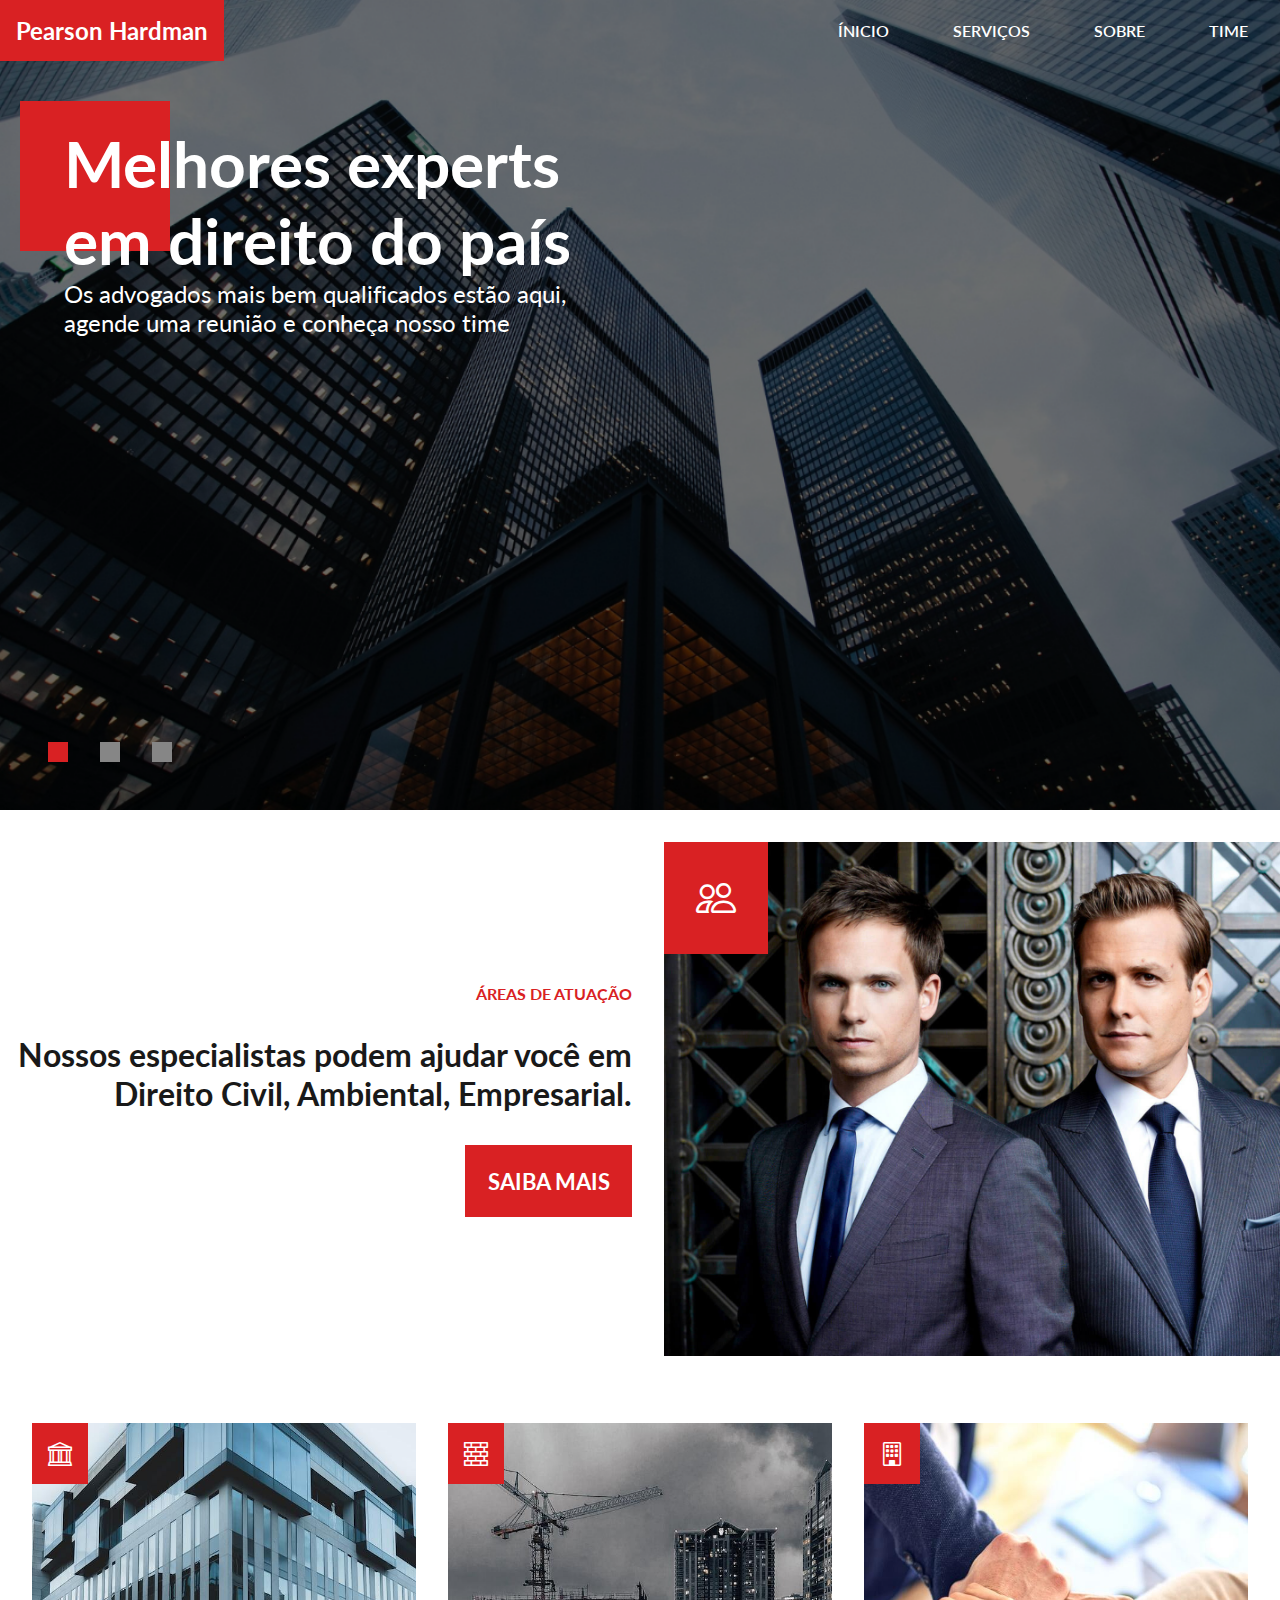
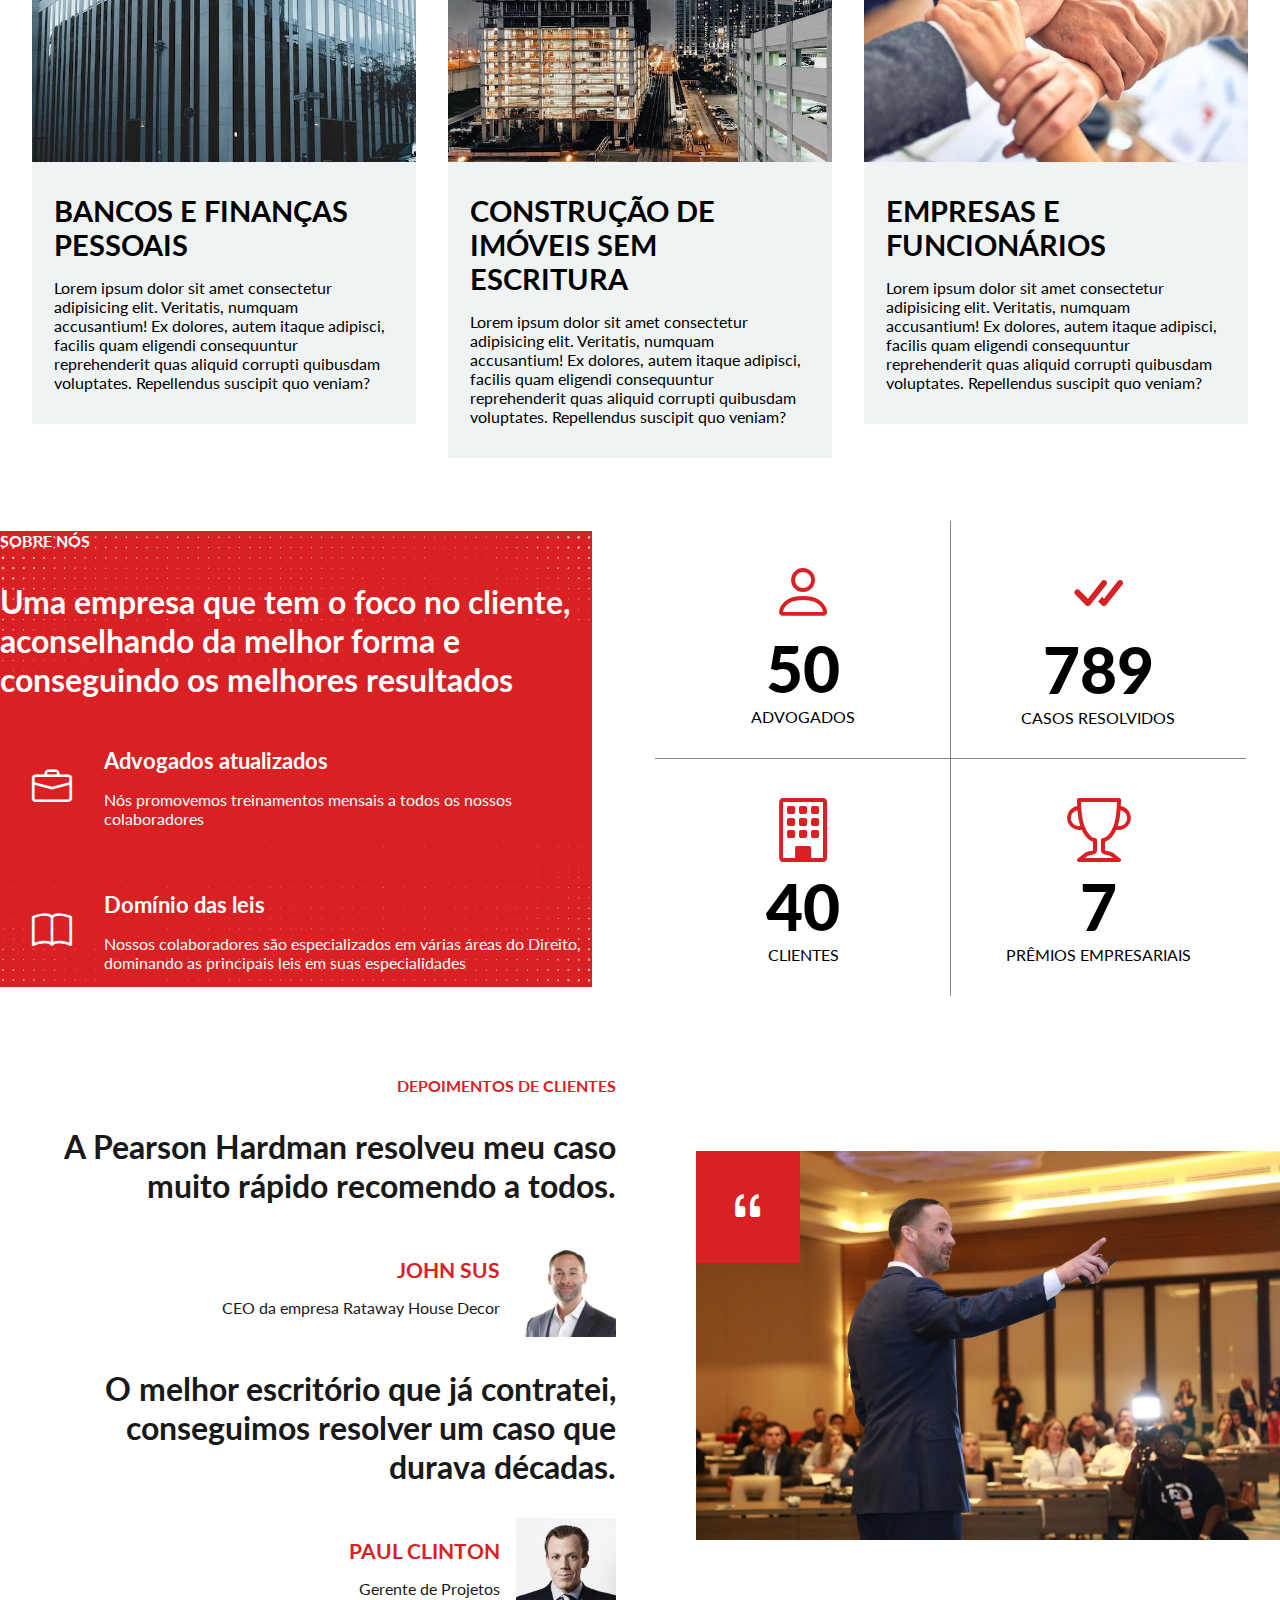
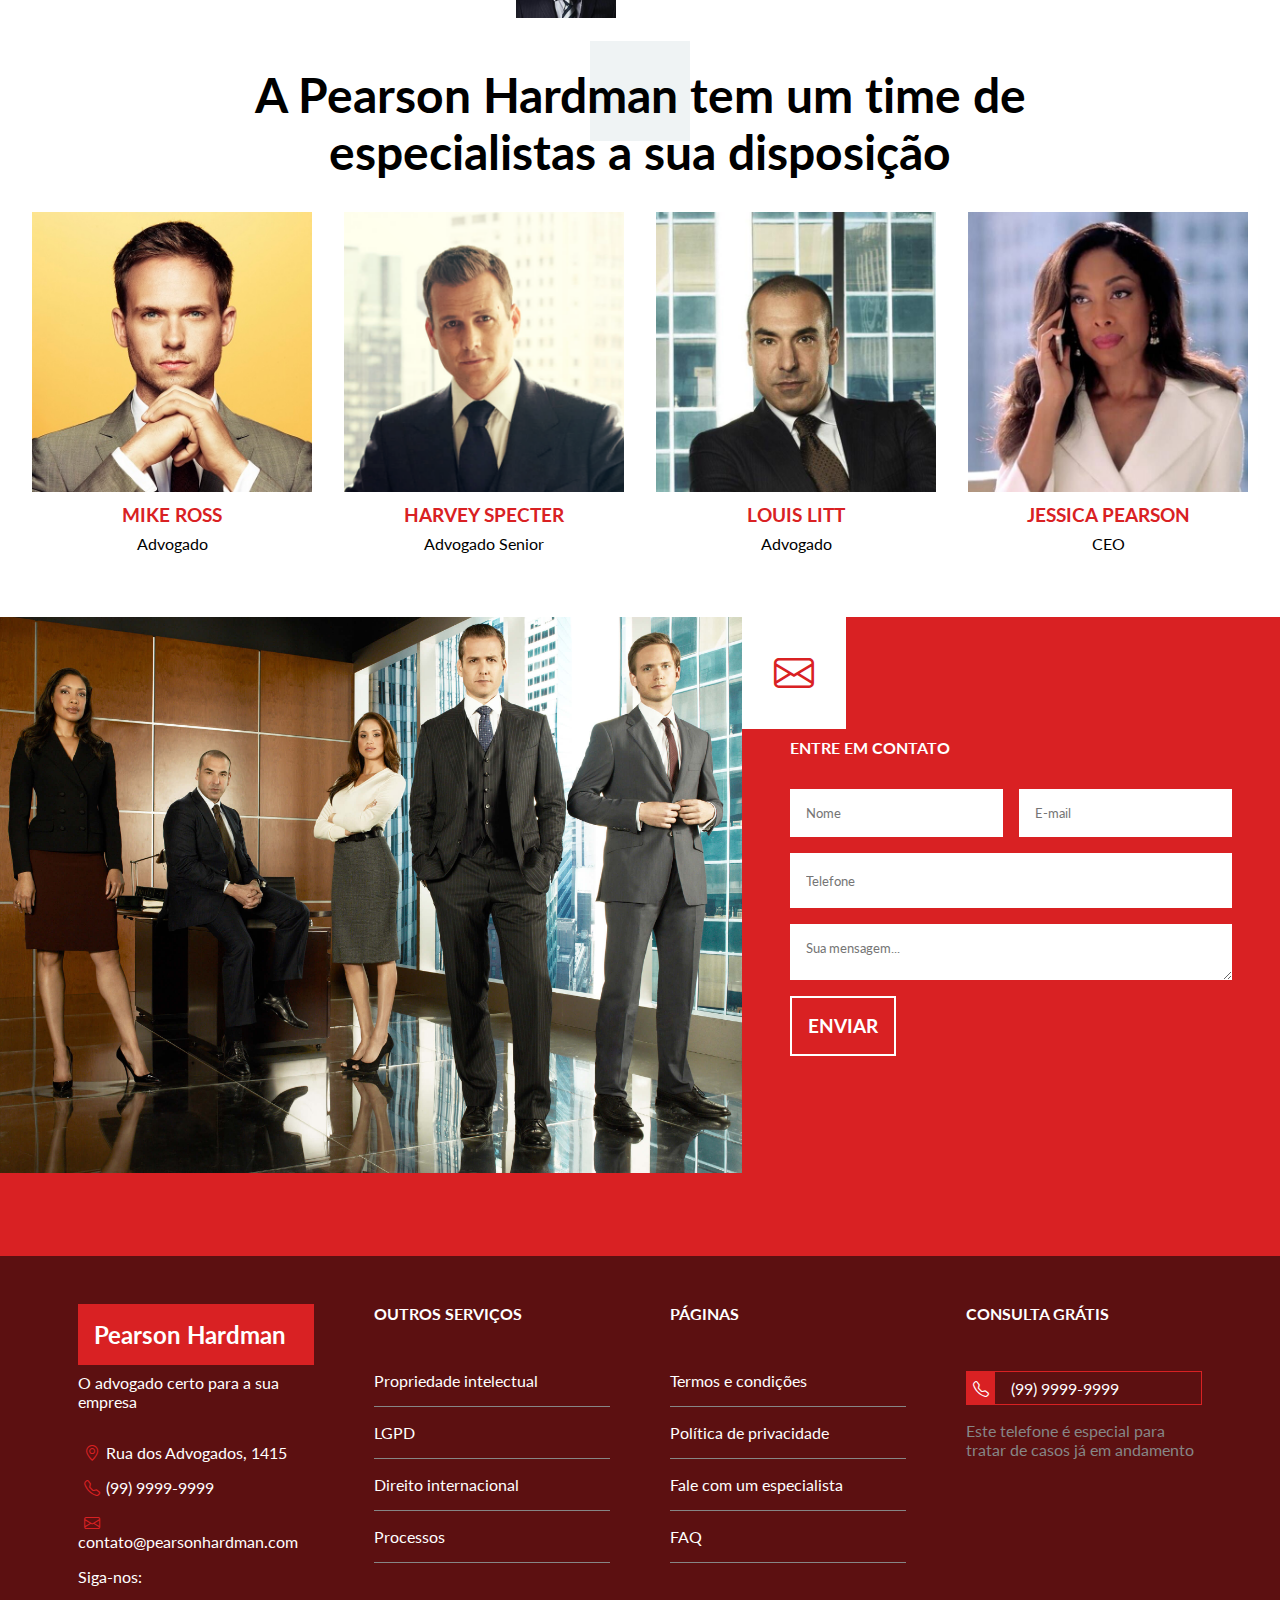
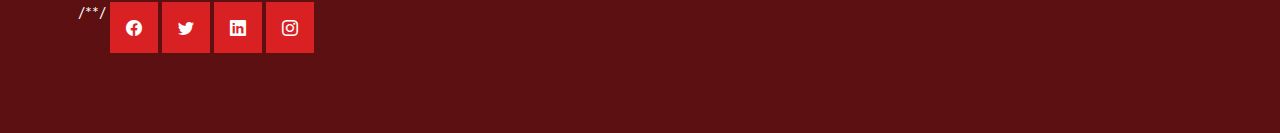
==== index.html @ 850458eb "Final result" ====
<!DOCTYPE html>
<html lang="pt-BR">

<head>
  <meta charset="UTF-8">
  <meta http-equiv="X-UA-Compatible" content="IE=edge">
  <meta name="viewport" content="width=device-width, initial-scale=1.0">
  <link rel="shortcut icon" href="img/favicon.ico" type="image/x-icon" />
  <!-- Google Fonts -->
  <link rel="preconnect" href="https://fonts.googleapis.com" />
  <link rel="preconnect" href="https://fonts.gstatic.com" crossorigin />
  <link
    href="https://fonts.googleapis.com/css2?family=Lato:ital,wght@0,100;0,300;0,400;0,700;0,900;1,100;1,300;1,400;1,700;1,900&display=swap"
    rel="stylesheet">
  <!-- Bootstrap Icons -->
  <link rel="stylesheet" href="https://cdn.jsdelivr.net/npm/bootstrap-icons@1.9.1/font/bootstrap-icons.css" />
  <!--Style-->
  <link rel="stylesheet" href="css/style.css">
  <title>Document</title>
</head>

<body>
  <header id="header">
    <div id="inner-header">
      <h2 class="brand">Pearson Hardman</h2>
      <nav id="navbar-nav">
        <ul id="navbar">
          <a href="#">ínicio</a>
          <a href="#">serviços</a>
          <a href="#">sobre</a>
          <a href="#">time</a>
        </ul>
      </nav>
    </div>
    <div class="banner active">
      <span class="square"></span>
      <h2>Melhores experts em direito do país</h2>
      <p>Os advogados mais bem qualificados estão aqui, agende uma reunião e conheça nosso time</p>
    </div>
    <!--<div class="banner active">
      <span class="square"></span>
      <h2>Melhores experts em direito do país</h2>
      <p>Os advogados mais bem qualificados estão aqui, agende uma reunião e conheça nosso time</p>
    </div>-->
    <div class="dots">
      <div class="dot active"></div>
      <div class="dot"></div>
      <div class="dot"></div>
    </div>
  </header>
  <main id="expertise-areas" class="text-image-section">
    <div id="expertise-information" class="text-container">
      <p class="section-subtitle">Áreas de atuação</p>
      <h3 class="section-title">
        Nossos especialistas podem ajudar você em Direito Civil, Ambiental,
        Empresarial.
      </h3>
      <a href="#" class="btn">Saiba Mais</a>
    </div>
    <div id="expertise-image-container" class="image-container">
      <i class="bi bi-people"></i>
      <img src="img/employees_banner.jpg" alt="Advogados da Pearson Hardman" />
    </div>
    <div id="other-services">
      <div class="service">
        <i class="bi bi-bank"></i>
        <img src="img/bank.jpg" alt="Banco" />
        <div class="service-info">
          <h4>Bancos e Finanças pessoais</h4>
          <p>
            Lorem ipsum dolor sit amet consectetur adipisicing elit.
            Veritatis, numquam accusantium! Ex dolores, autem itaque adipisci,
            facilis quam eligendi consequuntur reprehenderit quas aliquid
            corrupti quibusdam voluptates. Repellendus suscipit quo veniam?
          </p>
        </div>
      </div>
      <div class="service">
        <i class="bi bi-bricks"></i>
        <img src="img/construction.jpg" alt="Construção" />
        <div class="service-info">
          <h4>Construção de Imóveis sem escritura</h4>
          <p>
            Lorem ipsum dolor sit amet consectetur adipisicing elit.
            Veritatis, numquam accusantium! Ex dolores, autem itaque adipisci,
            facilis quam eligendi consequuntur reprehenderit quas aliquid
            corrupti quibusdam voluptates. Repellendus suscipit quo veniam?
          </p>
        </div>
      </div>
      <div class="service">
        <i class="bi bi-building"></i>
        <img src="img/company.jpg" alt="Empresa" />
        <div class="service-info">
          <h4>Empresas e funcionários</h4>
          <p>
            Lorem ipsum dolor sit amet consectetur adipisicing elit.
            Veritatis, numquam accusantium! Ex dolores, autem itaque adipisci,
            facilis quam eligendi consequuntur reprehenderit quas aliquid
            corrupti quibusdam voluptates. Repellendus suscipit quo veniam?
          </p>
        </div>
      </div>
    </div>
  </main>
  <!--Abour Us-->
  <section id="about">
    <div id="about-text">
      <p class="section-subtitle">Sobre nós</p>
      <h3 class="section-title">
        Uma empresa que tem o foco no cliente, aconselhando da melhor forma e
        conseguindo os melhores resultados
      </h3>
      <div class="about-description">
        <i class="bi bi-briefcase"></i>
        <div>
          <h4>Advogados atualizados</h4>
          <p>
            Nós promovemos treinamentos mensais a todos os nossos
            colaboradores
          </p>
        </div>
      </div>
      <div class="about-description">
        <i class="bi bi-book"></i>
        <div>
          <h4>Domínio das leis</h4>
          <p>
            Nossos colaboradores são especializados em várias áreas do Direito,
            dominando as principais leis em suas especialidades
          </p>
        </div>
      </div>
    </div>
    <div id="about-data">
      <div class="data">
        <i class="bi bi-person"></i>
        <p class="number">50</p>
        <p class="text">Advogados</p>
      </div>
      <div class="data">
        <i class="bi bi-check-all"></i>
        <p class="number">789</p>
        <p class="text">Casos resolvidos</p>
      </div>
      <div class="data">
        <i class="bi bi-building"></i>
        <p class="number">40</p>
        <p class="text">Clientes</p>
      </div>
      <div class="data">
        <i class="bi bi-trophy"></i>
        <p class="number">7</p>
        <p class="text">Prêmios empresariais</p>
      </div>
    </div>
  </section>
  <!--Testimonials-->
  <section id="testimonials" class="text-image-section">
    <div id="testimonial-information" class="text-container">
      <p class="section-subtitle">Depoimentos de clientes</p>
      <h3 class="section-title">
        A Pearson Hardman resolveu meu caso muito rápido recomendo a todos.
      </h3>
      <div class="author">
        <div class="author-info">
          <p class="author-name">John Sus</p>
          <p class="author-job">CEO da empresa Rataway House Decor</p>
        </div>
        <img src="img/author_1.jpg" alt="Jhon Doe">
      </div>
      <h3 class="section-title">
        O melhor escritório que já contratei,
        conseguimos resolver um caso que durava décadas.
      </h3>
      <div class="author">
        <div class="author-info">
          <p class="author-name">Paul Clinton</p>
          <p class="author-job">Gerente de Projetos</p>
        </div>
        <img src="img/author_2.jpg" alt="Paul Clinton">
      </div>
    </div>
    <div class="image-container" id="testimonial-image-container">
      <i class="bi bi-quote"></i>
      <img src="img/court.jpg" alt="Advogado em um tribunal">
    </div>
  </section>
  <!--Collaborators-->
  <section id="team">
    <span class="square"></span>
    <h2>
      A <span>Pearson Hardman</span> tem um time de especialistas a sua
      disposição
    </h2>
    <div class="employees">
      <div class="employee">
        <img src="img/mike.jpg" alt="Mike Ross">
        <p class="employee-name">Mike Ross</p>
        <p class="employee-role">Advogado</p>
      </div>
      <div class="employee">
        <img src="img/harvey.png" alt="Harvey Specter">
        <p class="employee-name">Harvey Specter</p>
        <p class="employee-role">Advogado Senior</p>
      </div>
      <div class="employee">
        <img src="img/louis.jpg" alt="Louis Litt">
        <p class="employee-name">Louis Litt</p>
        <p class="employee-role">Advogado</p>
      </div>
      <div class="employee">
        <img src="img/jessica.jpg" alt="Jessica Pearson">
        <p class="employee-name">Jessica Pearson</p>
        <p class="employee-role">CEO</p>
      </div>
    </div>
  </section>
  <!--Contacts-->
  <section id="contact" class="text-image-section">
    <div id="contact-image-container" class="image-container">
      <img src="img/office.jpg" alt="Advogados em escritório">
    </div>
    <div id="contact-information" class="text-container">
      <i class="bi bi-envelope"></i>
      <p class="section-subtitle">Entre em contato</p>
      <form>
        <div class="form-control">
          <input type="text" name="name" id="name" placeholder="Nome">
          <input type="email" name="email" id="email" placeholder="E-mail">
        </div>
        <input type="text" name="phone" id="phone" placeholder="Telefone">
        <textarea name="message" id="message" placeholder="Sua mensagem..."></textarea>
        <input type="submit" value="Enviar" class="btn">
      </form>
    </div>
  </section>
  <!--Footer!!!!-->
  <footer id="footer">
    <div id="contact-container">
      <div id="footer-brand">
        <h2 class="brand">Pearson Hardman</h2>
        <p>O advogado certo para a sua empresa</p>
      </div>
      <p><i class="bi bi-geo-alt"></i>Rua dos Advogados, 1415</p>
      <p><i class="bi bi-telephone"></i>(99) 9999-9999</p>
      <p><i class="bi bi-envelope"></i>contato@pearsonhardman.com</p>
      <p>Siga-nos:</p>
      <div id="socials">/**/
        <i class="bi bi-facebook"></i>
        <i class="bi bi-twitter"></i>
        <i class="bi bi-linkedin"></i>
        <i class="bi bi-instagram"></i>
      </div>
    </div>
    <div class="links-container">
      <h4>Outros serviços</h4>
      <p><a href="#">Propriedade intelectual</a></p>
      <p><a href="#">LGPD</a></p>
      <p><a href="#">Direito internacional</a></p>
      <p><a href="#">Processos</a></p>
    </div>
    <div class="links-container">
      <h4>Páginas</h4>
      <p><a href="#">Termos e condições</a></p>
      <p><a href="#">Política de privacidade</a></p>
      <p><a href="#">Fale com um especialista</a></p>
      <p><a href="#">FAQ</a></p>
    </div>
    <div class="links-container">
      <h4>Consulta Grátis</h4>
      <div id="phone-number">
        <i class="bi bi-telephone"></i>
        <span>(99) 9999-9999</span>
      </div>
      <p id="phone-info">Este telefone é especial para tratar de casos já em andamento</p>
    </div>
  </footer>
</body>

</html>
---- css/style.css ----
:root {
  --main-color: #d92123;
  --primary-text-color: #fff;
  --secondary-text-color: #191919;
  --secondary-color: #868686;
  --tertiary-color: #eff3f4;
  --secondary-bg-color: #5c1011;
}

* {
  font-family: 'Lato', sans-serif;
  padding: 0;
  margin: 0;
  box-sizing: border-box;
  text-rendering: optimizeSpeed;
  image-rendering: optimizeSpeed;
}

a {
  text-decoration: none;
  color: var(--primary-text-color);
}

img {
  width: 100%;
}

input[type="submit"] {
  cursor: pointer;
}

button,
button:active {
  outline: 0;
}

i {
  background-color: var(--main-color);
  color: var(--primary-text-color);
  font-size: 2.5rem;
  padding: 2rem;
}

/*Header and banner*/
#header {
  min-height: 90vh;
  background-image: url('../img/main_banner4.png');
  background-size: cover;
  background-repeat: no-repeat;
  background-position: center;
  color: var(--primary-text-color);
  margin-bottom: 2rem;
  position: relative;
}

#inner-header {
  display: flex;
  align-items: center;
  justify-content: space-between;
}

.brand {
  background-color: var(--main-color);
  padding: 1rem;
}

#navbar-nav {
  display: flex;
  list-style: none;
}

#navbar {
  text-transform: uppercase;
  font-weight: 600;
  display: flex;
  gap: 4rem;
  margin-right: 2rem;
}

#navbar a {
  color: var(--primary-text-color);
}

.banner.active {
  opacity: 1;
}

.banner {
  max-width: 50%;
  opacity: 0;
  padding: 4rem;
  position: absolute;
  transition: 600ms;
}

.banner h2 {
  font-size: 4rem;
  margin-bottom: 1.2 rem;
  position: relative;
  z-index: 2;
}

.banner p {
  font-size: 1.5rem;
}

.square {
  display: block;
  width: 150px;
  height: 150px;
  background-color: var(--main-color);
  position: absolute;
  left: 20px;
  top: 40px;
  z-index: 1;
}

.dots {
  display: flex;
  gap: 2rem;
  position: absolute;
  left: 3rem;
  bottom: 3rem;
}

.dot {
  width: 20px;
  height: 20px;
  background-color: var(--secondary-color);
}

.dot.active {
  background-color: var(--main-color);
}

/*Main content*/
.text-image-section {
  display: flex;
  flex-wrap: wrap;
  gap: 2rem;
}

.text-container {
  flex: 2 1 0;
  display: flex;
  flex-direction: column;
  gap: 2rem;
  justify-content: center;
  text-align: right;
}

.section-subtitle {
  color: var(--main-color);
  font-weight: bold;
  text-transform: uppercase;
}

.section-title {
  font-size: 2rem;
  color: var(--secondary-text-color);
}

.btn {
  align-self: end;
  padding: 1em;
  background-color: var(--main-color);
  border: none;
  color: var(--primary-text-color);
  text-transform: uppercase;
  font-size: 1.4rem;
  font-weight: bold;
}

.image-container {
  flex: 1 1 300px;
  position: relative;
}

.image-container i {
  position: absolute;
}

#other-services {
  width: 100%;
  display: flex;
  gap: 2rem;
  padding: 2rem;
}

.service {
  position: relative;
}

.service i {
  position: absolute;
  left: 0;
  top: 0;
  padding: 1rem;
  font-size: 1.5rem;
}

.service-info {
  background-color: var(--tertiary-color);
  padding: 2rem 1.4rem;
  min-height: 250px;
  margin-top: -3rem;
  z-index: 2;
  position: relative;
}


.service h4 {
  font-size: 1.8rem;
  margin-bottom: 1rem;
  text-transform: uppercase;
}

/*About Section*/
#about {
  display: flex;
  flex-wrap: wrap;
  align-items: center;
  gap: 2rem;
}

#about-text {
  background-image: url('../img/pattern.png');
  background-size: cover;
  background-position: center;
  color: var(--primary-text-color);
  flex: 1 1 0;
  display: flex;
  flex-direction: column;
  justify-content: center;
  gap: 2rem;
  padding: 4rem 3 rem;
}

#about-text .section-subtitle,
#about-text .section-title {
  color: var(--primary-text-color);
}

#about-text i {
  background-color: transparent;
}

.about-description {
  display: flex;
  align-items: center;
}

.about-description h4 {
  font-size: 1.4rem;
  margin-bottom: 1rem;
}

#about-data {
  flex: 1 1 0;
  display: flex;
  flex-wrap: wrap;
  padding: 2rem;
}

#about-data .data {
  width: 50%;
  display: flex;
  flex-direction: column;
  align-items: center;
  justify-content: center;
  padding: 2rem;
  margin: -1px 0 0 -1px;
}

#about-data .data:nth-child(1) {
  border-bottom: 1px solid var(--secondary-color);
  border-right: 1px solid var(--secondary-color);
}

#about-data .data:nth-child(4) {
  border-top: 1px solid var(--secondary-color);
  border-left: 1px solid var(--secondary-color);
}

#about-data .data i {
  background-color: transparent;
  color: var(--main-color);
  font-size: 4em;
  padding: 0;
}

.data .number {
  font-size: 4rem;
  font-weight: 900;
}

.data .text {
  text-transform: uppercase;
}

/*Testimonials*/
#testimonials {
  display: flex;
  align-items: center;
}

#testimonial-information {
  padding: 3rem;
}

.author {
  display: flex;
  justify-content: end;
  align-items: center;
  gap: 1rem;
}

.author .author-name {
  text-transform: uppercase;
  color: var(--main-color);
  font-size: 1.3rem;
  font-weight: bold;
  margin-bottom: 1rem;
}

.author .author-job {
  color: var(--secondary-text-color);
}

.author img {
  width: 100px;
  height: 100px;
}

/*Collaborators*/
#team {
  position: relative;
  margin-bottom: 2rem;
}

#team h2 {
  font-size: 3rem;
  text-align: center;
  max-width: 1000px;
  margin: 0 auto;
  position: relative;
  z-index: 2;
}

#team .square {
  background-color: var(--tertiary-color);
  width: 100px;
  height: 100px;
  left: 50%;
  margin-left: -50px;
  top: -25px;
}

.employees {
  display: flex;
  gap: 2rem;
  padding: 2rem;
  text-align: center;
}

.employee-name {
  font-size: 1.2rem;
  text-transform: uppercase;
  font-weight: bold;
  margin: .5rem 0;
  color: var(--main-color);
}

/*Contact*/
#contact {
  background-color: var(--main-color);
  gap: 0;
  padding-bottom: 5rem;
}

#contact-information {
  position: relative;
  text-align: left;
  padding: 3rem;
  flex: 1 1 0;
}

#contact-information .section-subtitle {
  color: var(--primary-text-color);
}

#contact-information i {
  position: absolute;
  left: 0;
  top: 0;
  background-color: var(--primary-text-color);
  color: var(--main-color);
}

#contact-information form {
  display: flex;
  flex-direction: column;
  gap: 1rem;
}

#contact-information .form-control {
  display: flex;
  gap: 1rem;
}

#contact-information input,
#contact-information textarea {
  padding: 1rem;
  flex: .5;
  border: none;
}

#contact-information .btn {
  align-self: start;
  border: 2px solid var(--primary-text-color);
  font-size: 1.2rem;
}

#contact-information .btn:hover {
  background-color: var(--primary-text-color);
  color: var(--main-color);
  transition: 300ms;
}

/*Footer*/

#footer {
  display: flex;
  background-color: var(--secondary-bg-color);
  color: var(--primary-text-color);
  justify-content: space-around;
  padding: 3rem 3rem 5rem;
}

#footer-brand {
  margin-bottom: 2rem;
}

#footer-brand h2 {
  margin-bottom: 0.5rem;
}

#contact-container,
.links-container {
  width: 20%;
}

#footer p {
  margin-bottom: 1rem;
}

.links-container h4 {
  text-transform: uppercase;
  margin-bottom: 3rem;
}

.links-container p {
  border-bottom: 1px solid var(--secondary-color);
  padding-bottom: 1rem;
}

.links-container i {
  padding: 0;
  background-color: transparent;
  font-size: 1rem;
}

#contact-container p i {
  background-color: transparent;
  padding: .4rem;
  color: var(--main-color);
  font-size: 1rem;
}

#socials {
  display: flex;
  justify-content: space-between;
}

#socials i {
  font-size: 1rem;
  padding: 1rem;
}

#phone-number {
  display: flex;
  align-items: center;
  border: 1px solid var(--main-color);
  margin-bottom: 1rem;
}

#phone-number i {
  padding: .4rem;
  margin-right: 1rem;
  background-color: var(--main-color);
}

#phone-info {
  border: none;
  color: var(--secondary-color);
}
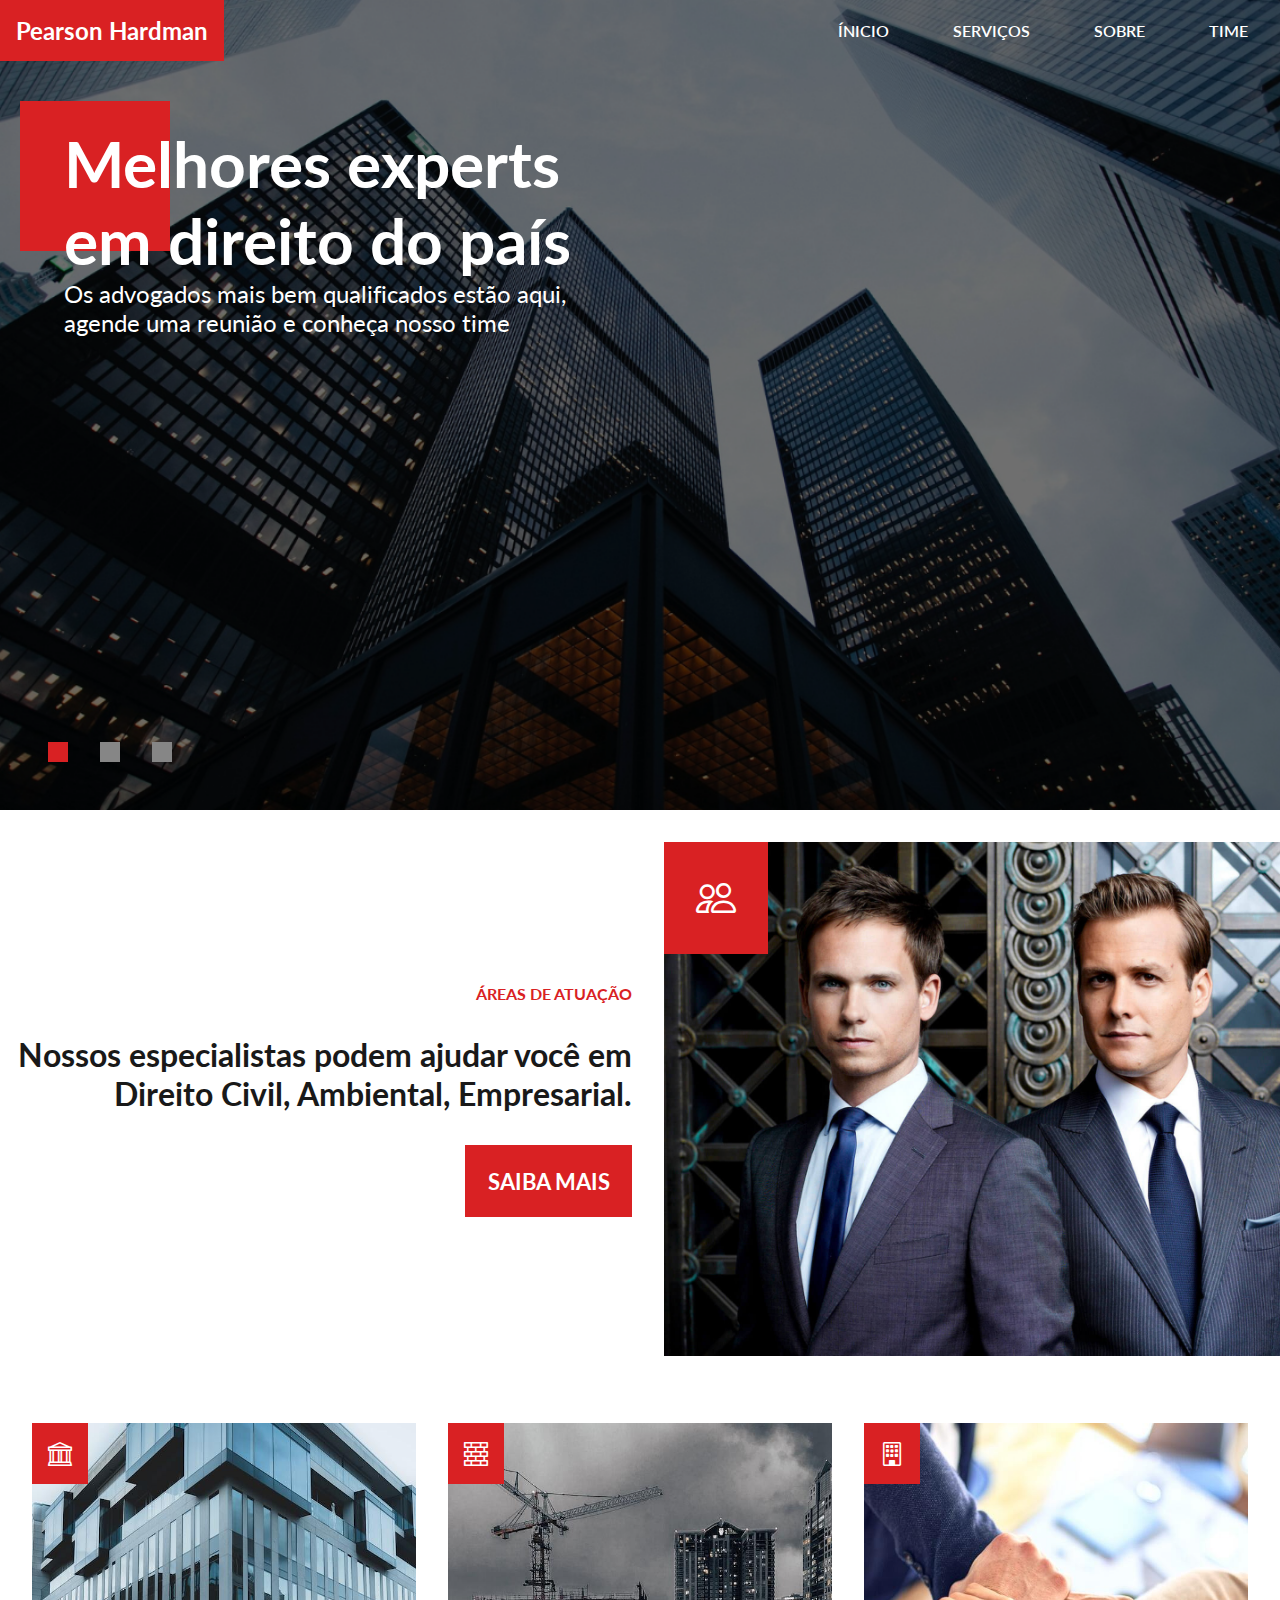
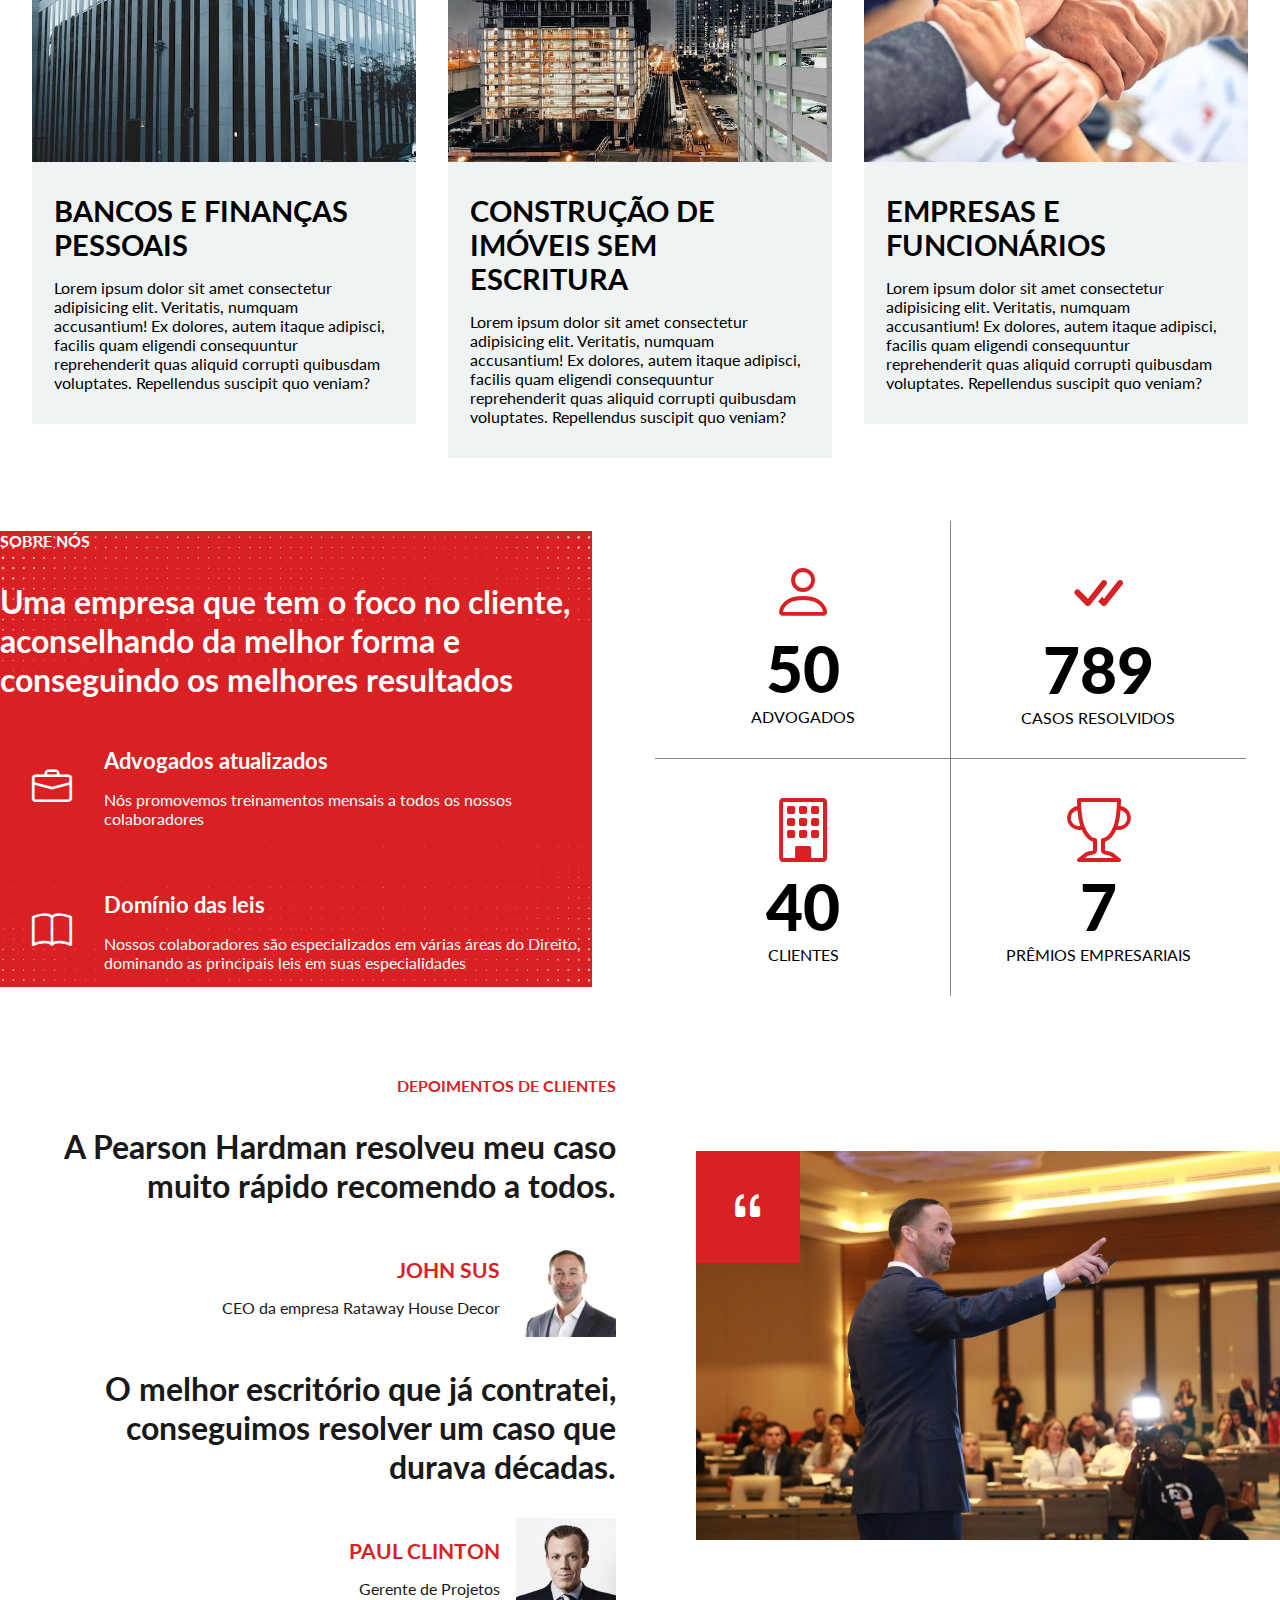
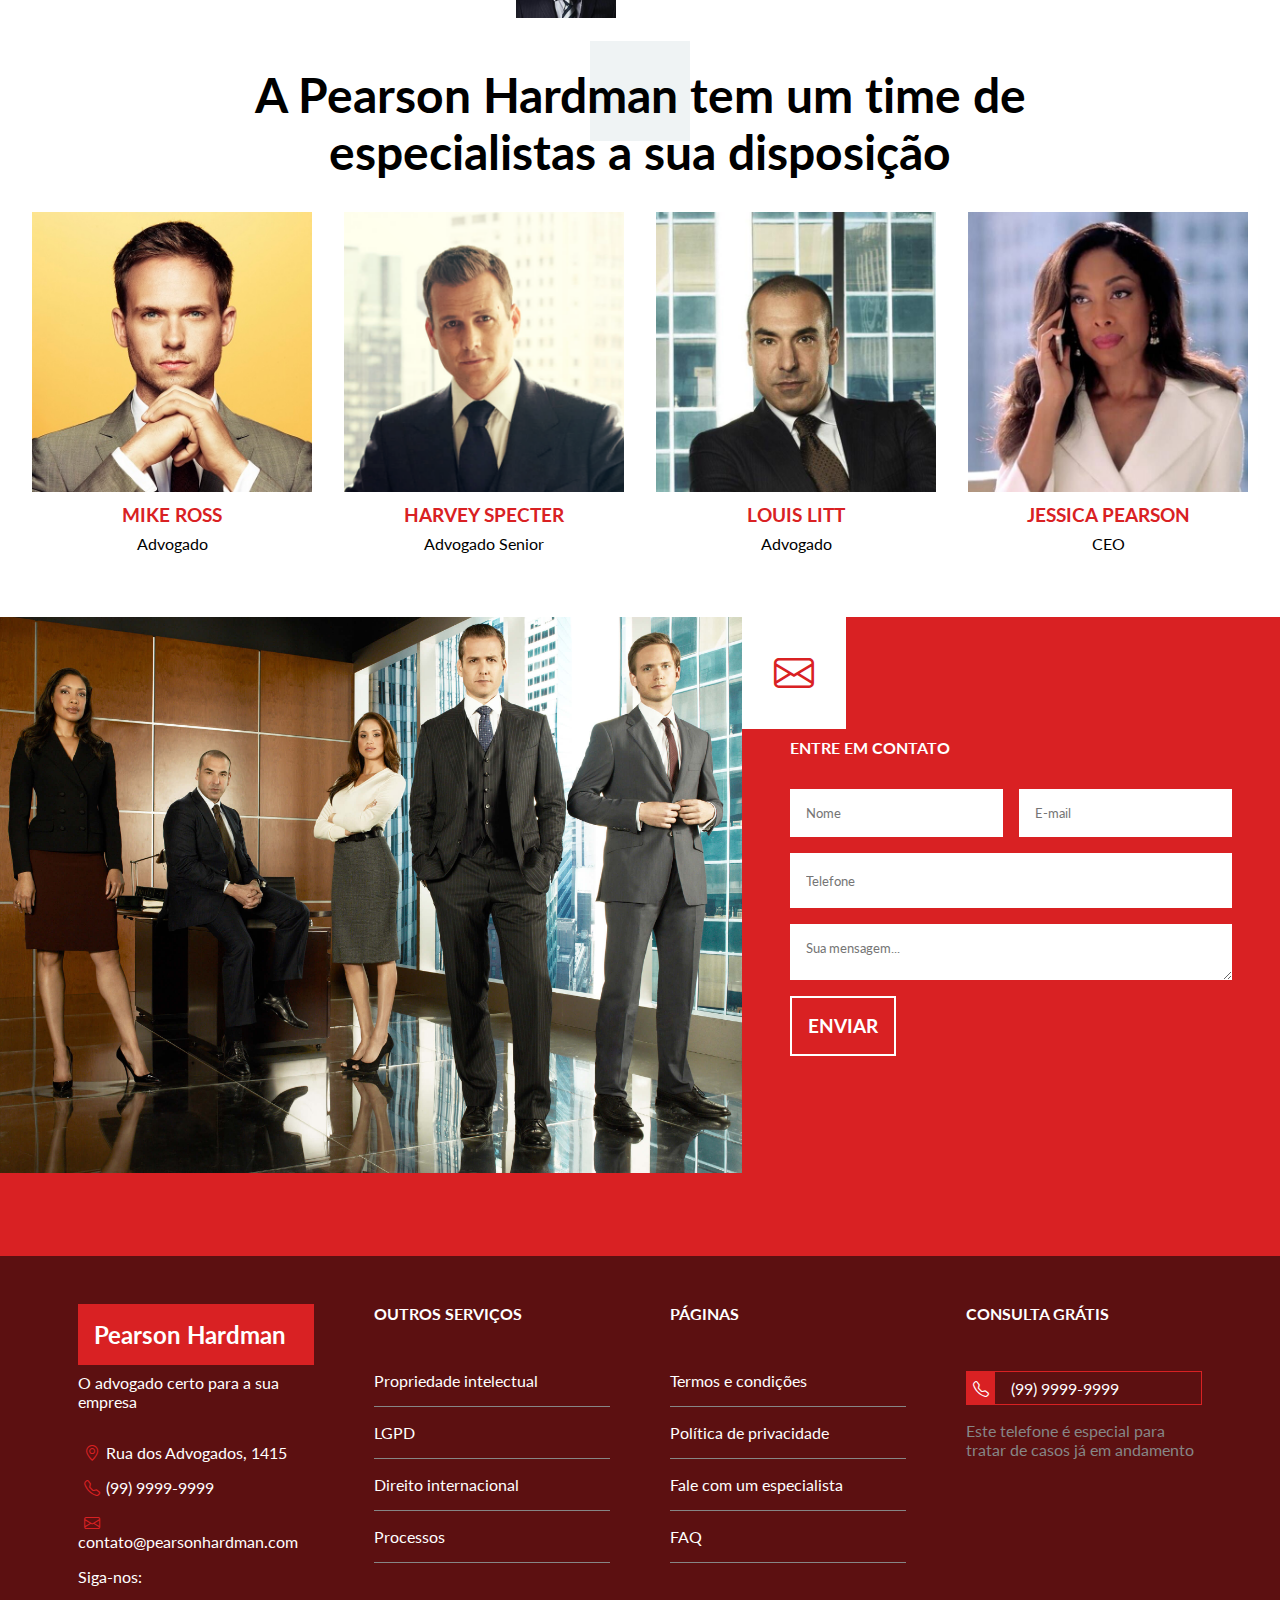
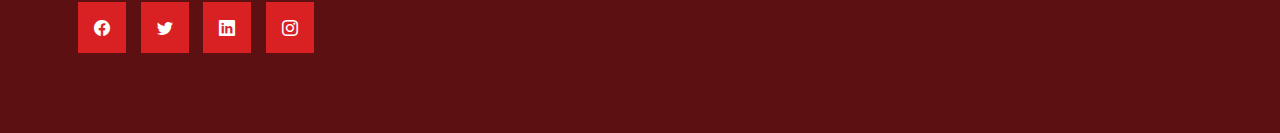
==== commit 77e4d9e1: "Final result" ====
--- a/index.html
+++ b/index.html
@@ -246,7 +246,7 @@
       <p><i class="bi bi-telephone"></i>(99) 9999-9999</p>
       <p><i class="bi bi-envelope"></i>contato@pearsonhardman.com</p>
       <p>Siga-nos:</p>
-      <div id="socials">/**/
+      <div id="socials">
         <i class="bi bi-facebook"></i>
         <i class="bi bi-twitter"></i>
         <i class="bi bi-linkedin"></i>
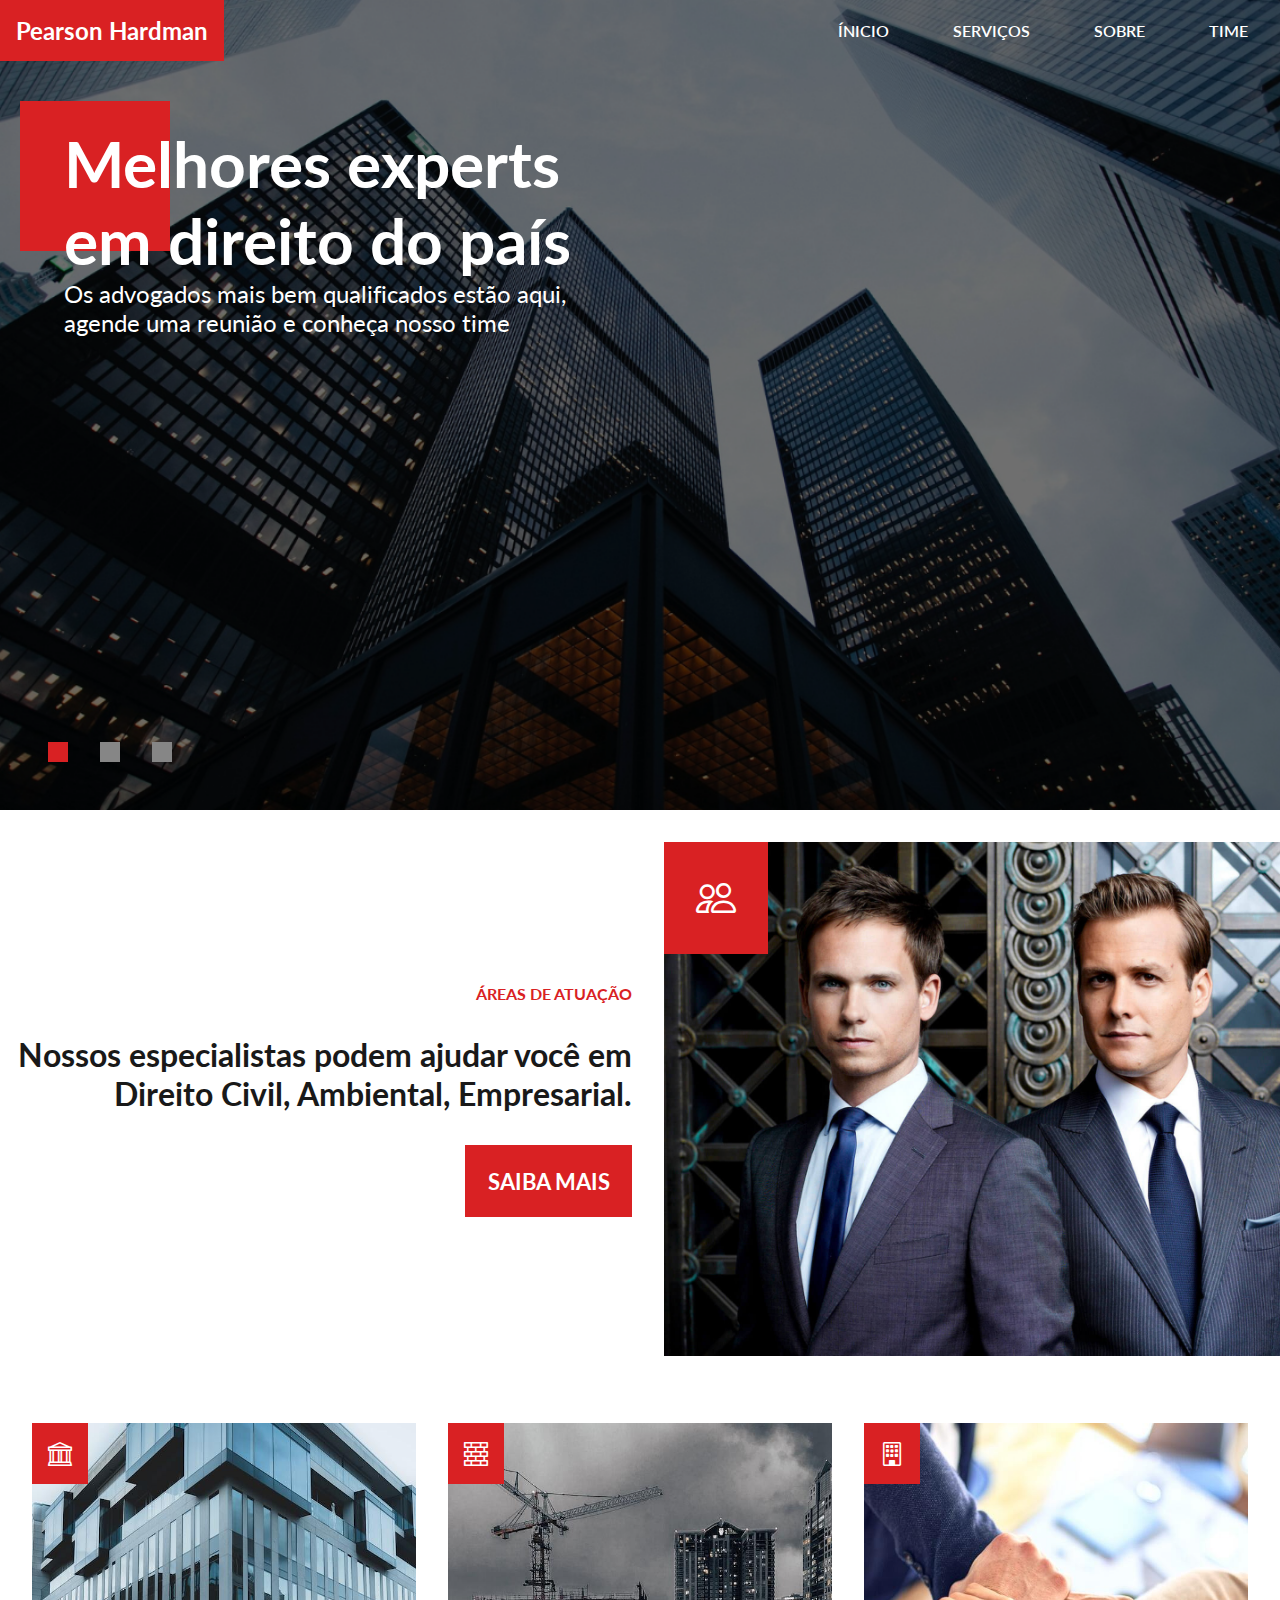
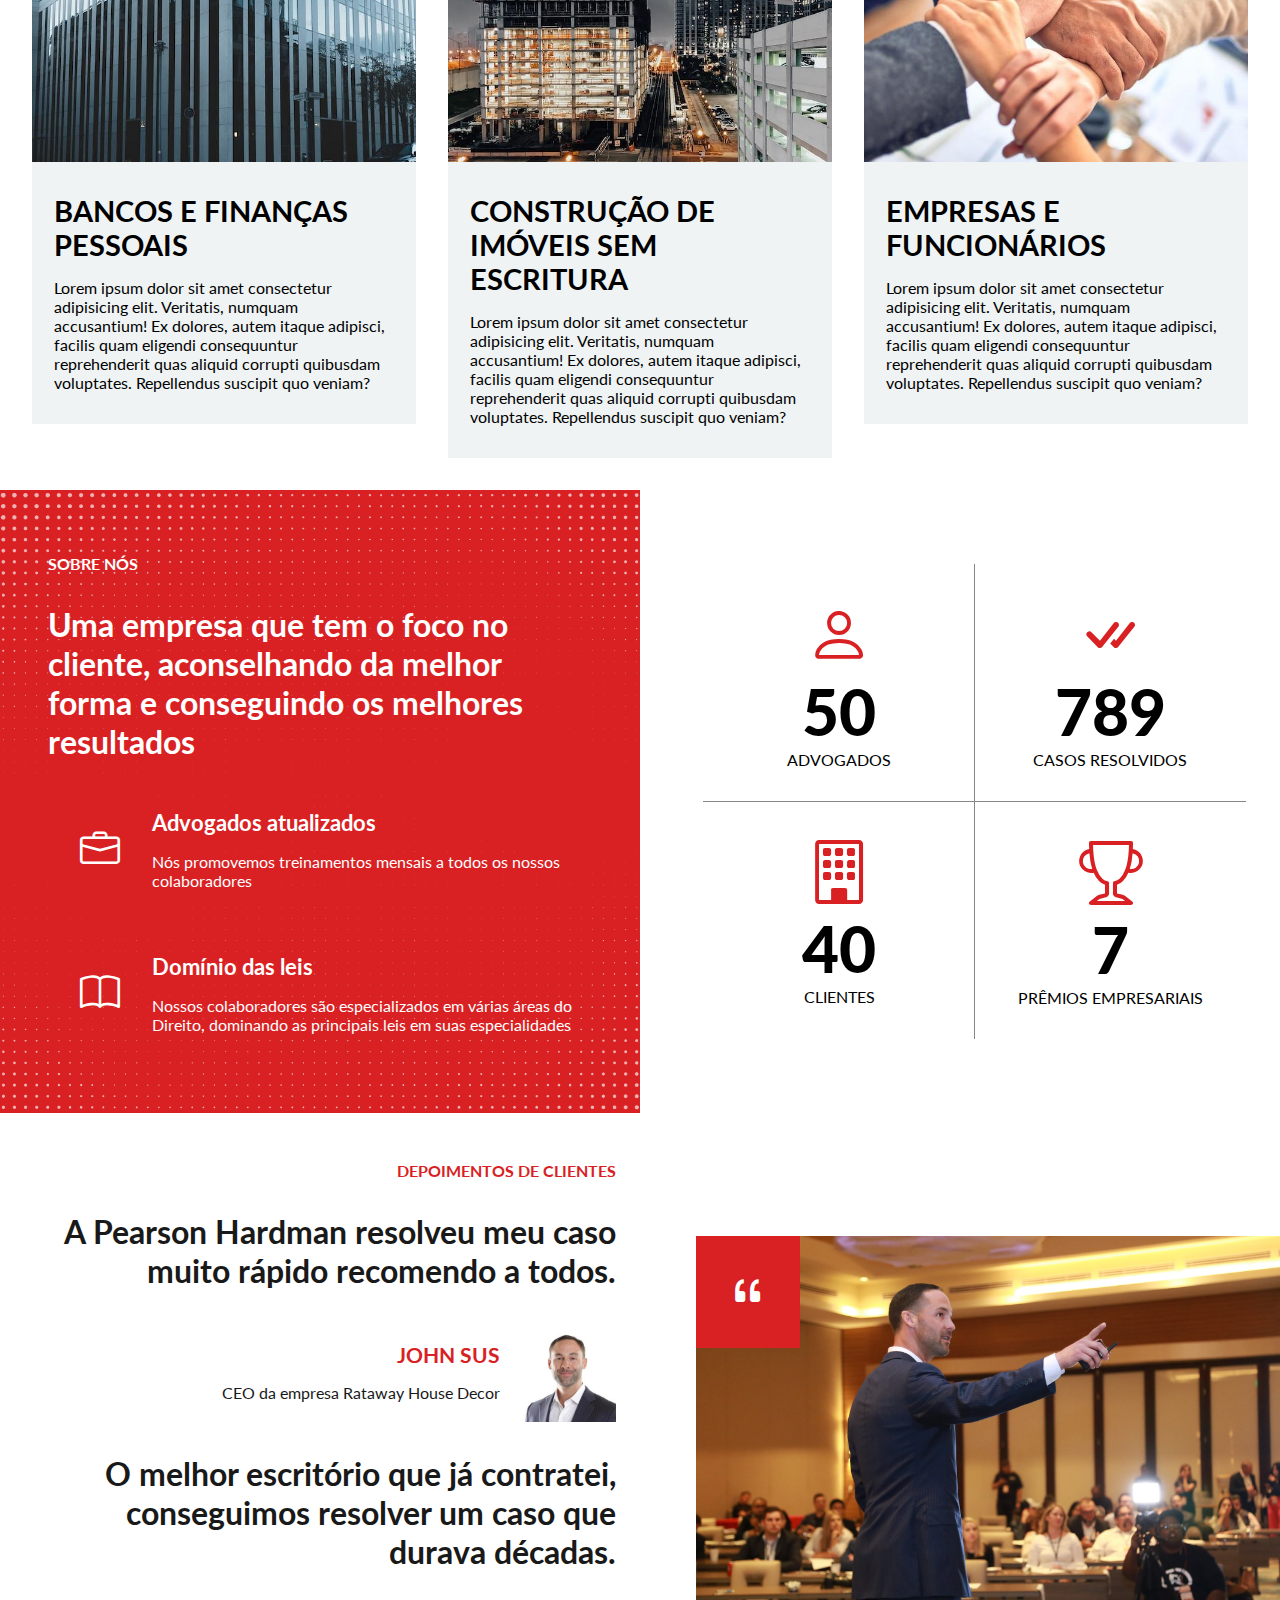
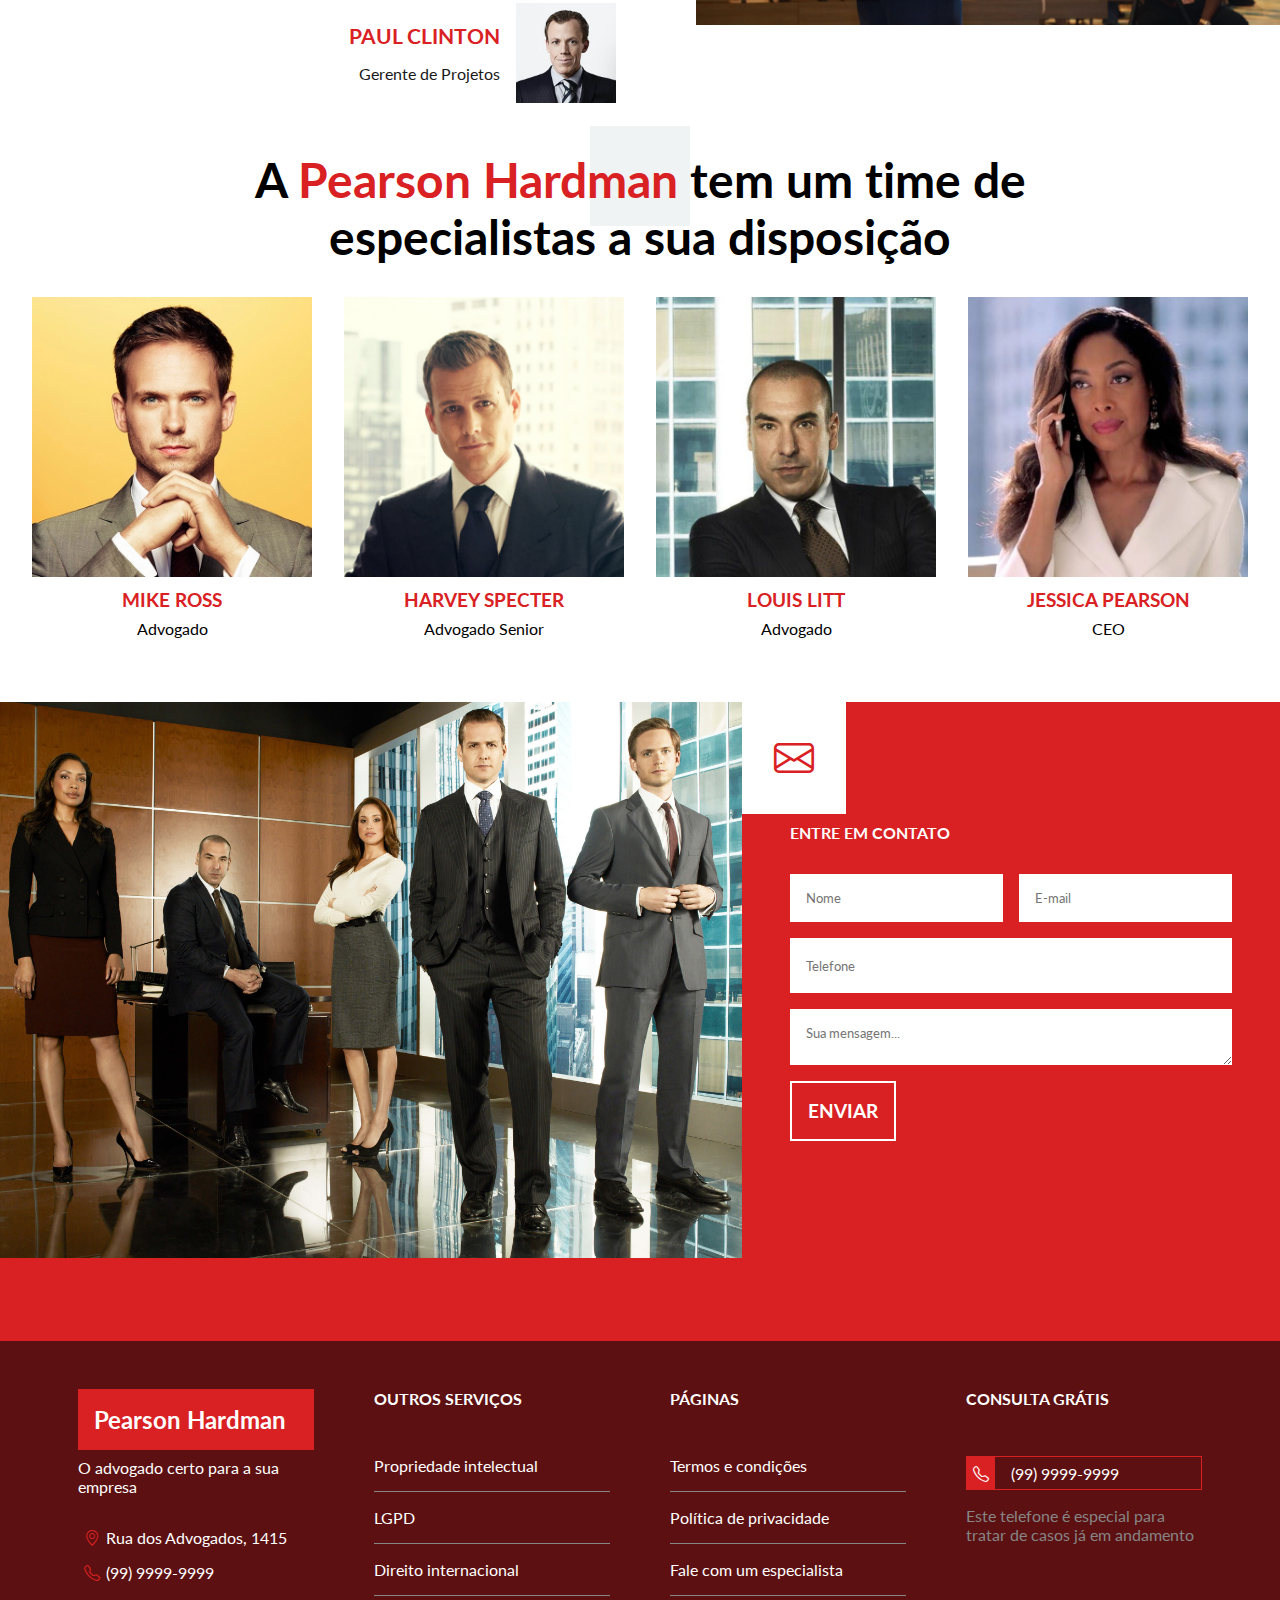
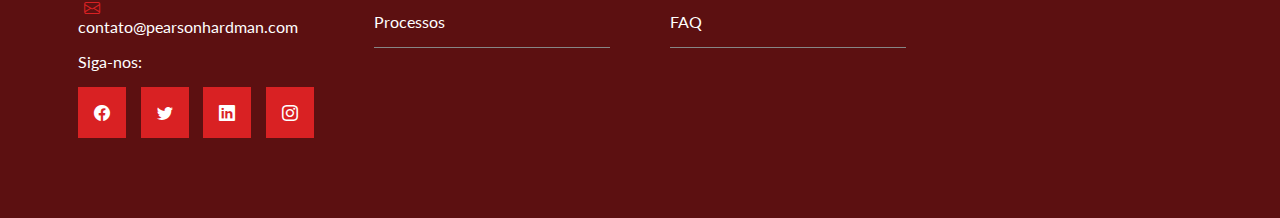
==== commit 9db48c26: "Second commit" ====
--- a/index.html
+++ b/index.html
@@ -14,9 +14,11 @@
     rel="stylesheet">
   <!-- Bootstrap Icons -->
   <link rel="stylesheet" href="https://cdn.jsdelivr.net/npm/bootstrap-icons@1.9.1/font/bootstrap-icons.css" />
+  <!--JS-->
+  <script defer src="js/scripts.js"></script>
   <!--Style-->
   <link rel="stylesheet" href="css/style.css">
-  <title>Document</title>
+  <title>Pearson Hardman</title>
 </head>
 
 <body>
@@ -30,6 +32,15 @@
           <a href="#">sobre</a>
           <a href="#">time</a>
         </ul>
+        <i id="hamburguer" class="bi-list"></i>
+        <nav id="offset-menu" class="">
+          <i id="close-menu" class="bi bi-x"></i>
+          <a href="#">ínicio</a>
+          <a href="#">serviços</a>
+          <a href="#">sobre</a>
+          <a href="#">time</a>
+          <a href="#">contato</a>
+        </nav>
       </nav>
     </div>
     <div class="banner active">
@@ -235,7 +246,7 @@
       </form>
     </div>
   </section>
-  <!--Footer!!!!-->
+  <!--Footer-->
   <footer id="footer">
     <div id="contact-container">
       <div id="footer-brand">
--- a/css/style.css
+++ b/css/style.css
@@ -42,6 +42,49 @@
 }
 
 /*Header and banner*/
+#offset-menu.active {
+  left: 0;
+}
+
+#offset-menu {
+  top: 0;
+  left: 100%;
+  display: flex;
+  height: 100%;
+  width: 100%;
+  position: fixed;
+  z-index: 3;
+  background-color: rgba(0, 0, 0, 0.918);
+  flex-direction: column;
+  padding: 4rem 2rem;
+  text-align: center;
+  transition: 400ms;
+}
+
+#offset-menu a {
+  text-transform: capitalize;
+  display: flex;
+  flex-direction: column;
+  border-bottom: 1px solid var(--main-color);
+  padding: 1rem;
+  font-size: 2rem;
+}
+
+.bi-x {
+  position: absolute;
+  top: 0;
+  right: 0;
+  padding: .5rem;
+  font-size: 3rem;
+  cursor: pointer;
+}
+
+#offset-navbar a {
+  padding: 1rem 0;
+  text-align: center;
+  border-bottom: 1px solid var(--main-color);
+}
+
 #header {
   min-height: 90vh;
   background-image: url('../img/main_banner4.png');
@@ -67,6 +110,10 @@
 #navbar-nav {
   display: flex;
   list-style: none;
+}
+
+#hamburguer {
+  display: none;
 }
 
 #navbar {
@@ -233,7 +280,7 @@
   flex-direction: column;
   justify-content: center;
   gap: 2rem;
-  padding: 4rem 3 rem;
+  padding: 4rem 3rem;
 }
 
 #about-text .section-subtitle,
@@ -345,6 +392,10 @@
   margin: 0 auto;
   position: relative;
   z-index: 2;
+}
+
+#team span {
+  color: var(--main-color);
 }
 
 #team .square {
@@ -503,4 +554,141 @@
 #phone-info {
   border: none;
   color: var(--secondary-color);
+}
+
+/*Responsive*/
+@media (max-width: 450px) {
+  #navbar {
+    display: none;
+  }
+
+  #hamburguer {
+    display: block;
+    padding: 1rem;
+    cursor: pointer;
+  }
+
+  .banner {
+    max-width: 100%;
+    padding: 4rem 2rem;
+  }
+
+  .banner h2 {
+    font-size: 3rem;
+  }
+
+  .banner p {
+    font-size: 1rem;
+  }
+
+  .text-container {
+    text-align: center;
+    padding: 2rem;
+  }
+
+  .btn,
+  #contact-information .btn {
+    align-self: initial;
+  }
+
+  i {
+    padding: 1.5rem;
+    font-size: 2rem;
+  }
+
+  #other-services {
+    flex-wrap: wrap;
+    gap: 2rem;
+    padding: 2rem;
+  }
+
+  #about-text,
+  #about-data {
+    flex: 1 1 100%;
+  }
+
+  #about-text i {
+    padding: 0;
+  }
+
+  .about-description {
+    gap: 1.5rem;
+  }
+
+  #about-data {
+    flex-direction: column;
+  }
+
+  #about-data .data {
+    width: 100%;
+    border-bottom: 1px solid var(--secondary-color);
+  }
+
+  #about-data .data:nth-child(1) {
+    border-right: none !important;
+  }
+
+  #about-data .data:nth-child(4) {
+    border-left: none !important;
+  }
+
+  .author {
+    flex-direction: column;
+  }
+
+  .employees {
+    flex-direction: column;
+  }
+
+  #team {
+    margin-top: 1rem;
+  }
+
+  #team h2 {
+    font-size: 2.5rem;
+  }
+
+  #team .square {
+    top: -10px;
+  }
+
+  #contact-information {
+    padding: 7rem 1rem;
+  }
+
+  #contact-information .form-control {
+    flex-direction: column;
+  }
+
+  #footer {
+    flex-wrap: wrap;
+  }
+
+  #footer-brand {
+    text-align: center;
+  }
+
+  #contact-container {
+    width: 100%;
+  }
+
+  #contact-container p i,
+  #socials i {
+    font-size: 2rem;
+    padding: 1rem;
+  }
+
+  .links-container {
+    width: 100%;
+    margin-top: 1rem;
+  }
+
+  .links-container h4 {
+    margin-bottom: 1rem;
+  }
+
+  #phone-number i {
+    font-size: 2rem;
+    padding: 1rem;
+  }
 }